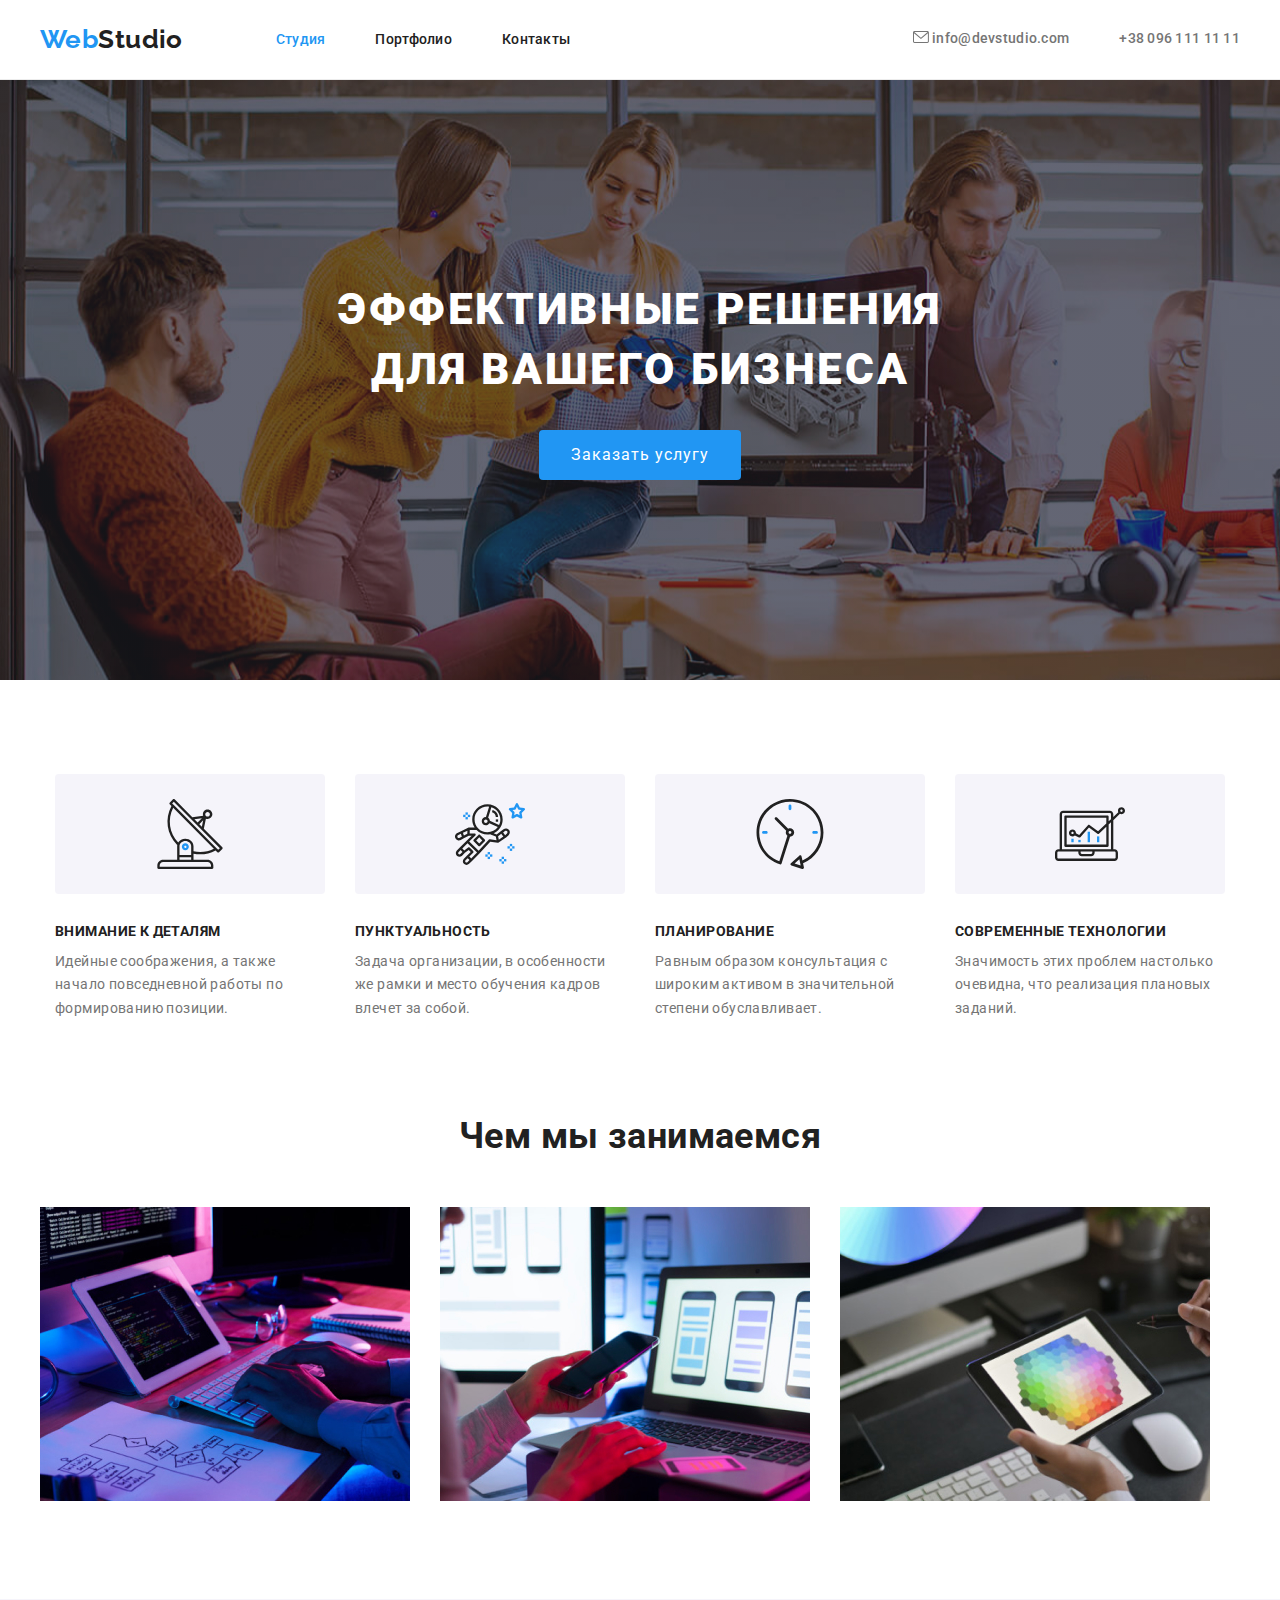
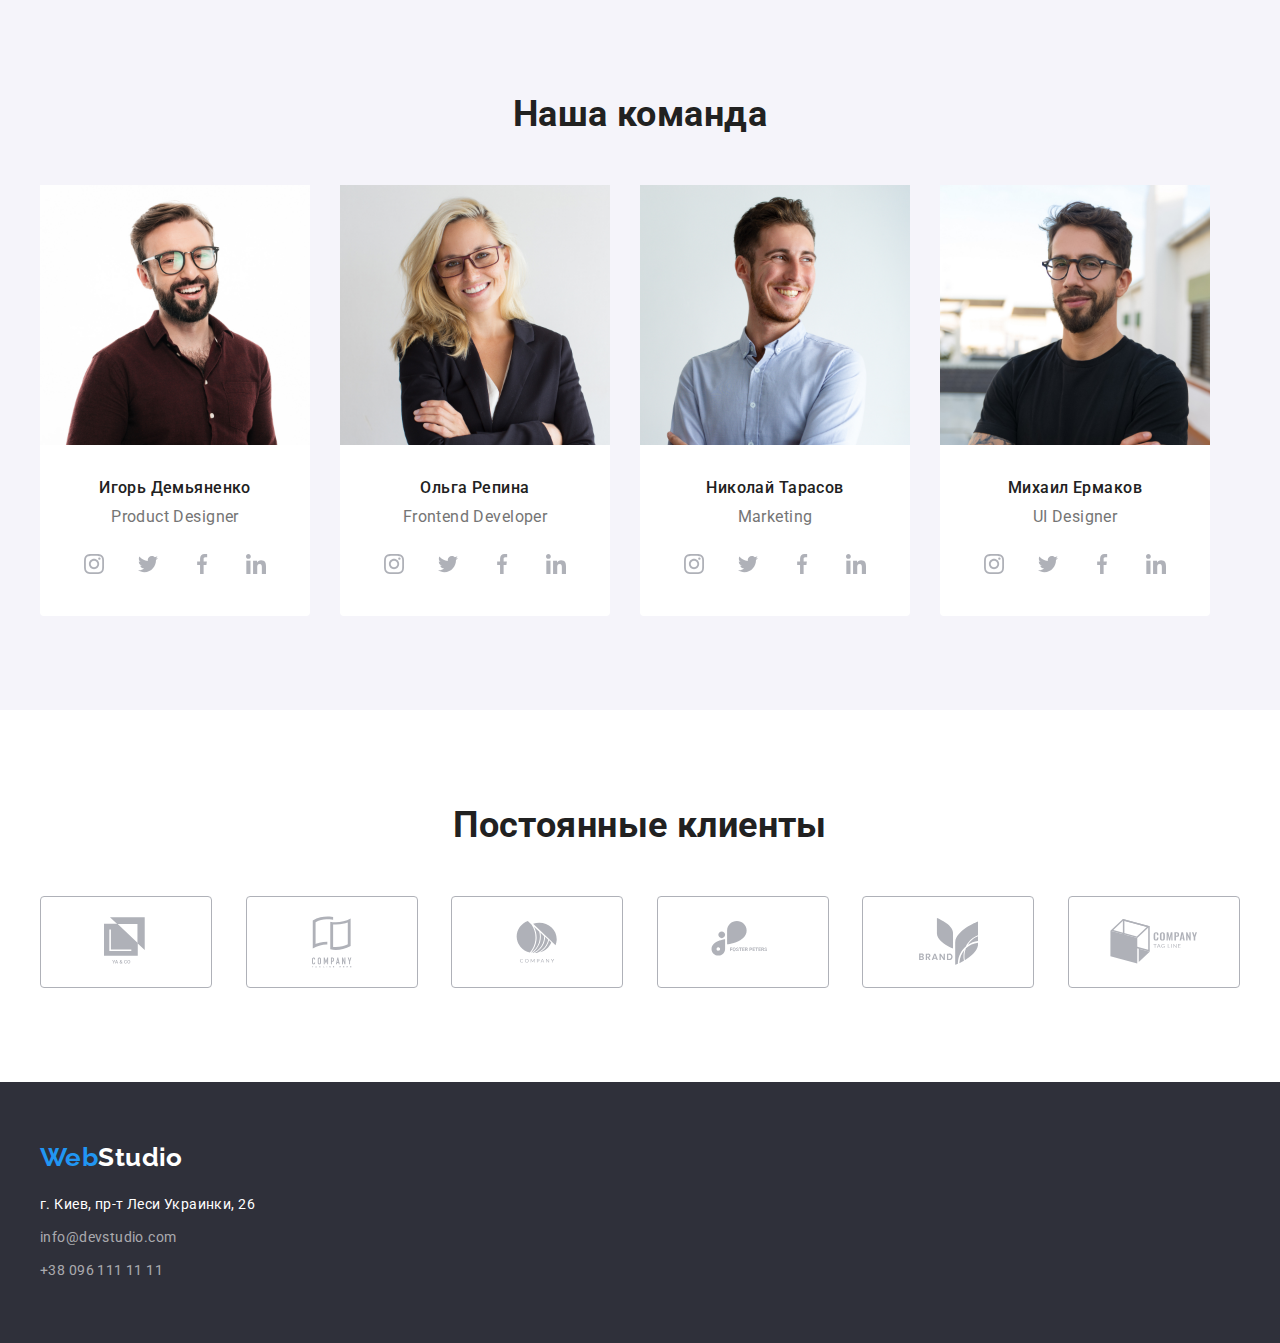
==== index.html @ 4439cd5a "пересоздан репозиторий" ====
<!DOCTYPE html>
<html lang="ru">
<head>
  <meta charset="UTF-8">
  <meta name="viewport" content="width=device-width, initial-scale=1.0">
  <title>Студия</title>
  <link href="https://fonts.googleapis.com/css2?family=Raleway:wght@700&family=Roboto:wght@400;500;700;900&display=swap" rel="stylesheet">

  <link rel="stylesheet" href="https://cdnjs.cloudflare.com/ajax/libs/modern-normalize/1.0.0/modern-normalize.min.css">
  <link rel="stylesheet" href="./css/styles.css">
  <link rel="stylesheet" href="./css/svg.css">
</head>
<body>
  <!-- ===================хедер================= -->
  <header class="header">
    <div class="nav container">  
      <nav class="site-nav">
        <a href="./index.html" lang="en" class="logo"><span class="accent">Web</span>Studio </a>
        <ul class="site-nav list">
          <li class="nav-item">
            <a href="./index.html" class="link current">Студия</a></li>
          <li class="nav-item">
            <a href="./portfolio.html" class="link">Портфолио</a></li>
          <li class="nav-item">
            <a href="#" class="link">Контакты</a></li>
        </ul>
      </nav>
        <ul class="contacts list">
          <li class="contacts-item">
            <a href="mailto:info@devstudio.com" class="header-adress link">
              <svg class="mail-icon">
                <use href="../images/icons/sprite.svg#envelope" ></use>
              </svg> 
              info@devstudio.com </a>
          </li>
          <li class="contacts-item">
            <a href="tel:+380961111111" class="header-adress link">
             +38 096 111 11 11 </a>
          </li>
        </ul>
    </div>    
  </header>
  <main>
    <!-- ===================Герой=======================-->
    <section class="hero">
      <div class="hero-wrapper container">
       <h1 class="hero-title">Эффективные решения для вашего бизнеса</h1>
       <a href=""><button type="button" class="button">Заказать услугу</button></a>
      </div>
    </section>
    
    <!--===================наши преимущества====================-->
    <section class="features section">
      <div class="container">
        <!-- <h2 class="section-title">Наши преимущества</h2> -->
        <ul class="features-list list">
          <li class="features-item antenna"><h3 class="title">Внимание к деталям</h3>
            <p class="text">Идейные соображения, а также начало повседневной работы по формированию позиции.</p>
          </li>
          <li class="features-item astronaut"><h3 class="title">Пунктуальность</h3>
            <p class="text">Задача организации, в особенности же рамки и место обучения кадров влечет за собой.</p>
          </li>
          <li class="features-item clock"><h3 class="title">Планирование</h3>
            <p class="text">Равным образом консультация с широким активом в значительной степени обуславливает.</p>
          </li>
          <li class="features-item diagram"><h3 class="title">Современные технологии</h3>
            <p class="text">Значимость этих проблем настолько очевидна, что реализация плановых заданий.</p>
          </li>
        </ul>
      </div>
    </section>

    <!--===================чем занимаемся==========================-->
    <section class="activities section">
      <div class="container">
      <h2 class="section-title">Чем мы занимаемся</h2>
          <ul class="activities-list list">
            <li class="activities-item">
              <a href="">
                <img src="./images/occupation1.jpg" alt="програмист работает за столом" width="370" height="294">
            </a>
          </li>
            <li>
              <a href="">
                <img src="./images/occupation2.jpg" alt="дизайнер разрабарывает приложение" width="370" height="294">
            </a>
          </li>
            <li>
              <a href="">
                <img src="./images/occupation3.jpg" alt="дизайнер выбирает цвет из палитры на планшете" width="370" height="294">
              </a>
            </li>
          </ul>
      </div>
    </section>

    <!--=============================команда========================-->
    <section class="section team">
      <div class=" container">
          <h2 class="section-title">Наша команда</h2>
          <ul class="employees list">
            <li class="employer-card">
              <img src="./images/employer1.jpg" alt="фото Игоря Демьяненко" width="270" height="260" class="employer-photo">
              <h3 class="title">Игорь Демьяненко</h3>
              <p lang="en" class="position">Product Designer</p>
                            <!-- ===========иконки соц сетей========== -->

              <ul class="socials list">
                <li class="social-item">
                  <a class="social-link link">
                    <svg class="social-icon">
                      <use href="../images/icons/sprite.svg#instagram"></use>
                    </svg>
                  </a>
                </li>
                <li class="social-item">
                  <a class="social-link link">
                    <svg class="social-icon">
                      <use href="../images/icons/sprite.svg#twitter"></use>
                    </svg>
                  </a>
                </li>
                <li class="social-item">
                  <a class="social-link link">
                    <svg class="social-icon">
                      <use href="../images/icons/sprite.svg#facebook"></use>
                      </svg>
                  </a>
                </li>
                <li class="social-item">
                  <a class="social-link link">
                    <svg class="social-icon">
                      <use href="../images/icons/sprite.svg#linkedin"></use>
                      </svg>
                  </a>
                </li>
              </ul>
            </li>
            <li class="employer-card">
                  <img src="./images/employer2.jpg" alt="фото Ольги Репиной" width="270" height="260" class="employer-photo">
                  <h3 class="title">Ольга Репина</h3>
                  <p lang="en" class="position">Frontend Developer</p>
                  <!-- ===========иконки соц сетей========== -->

                  <ul class="socials list">
                
                <li class="social-item">
                  <a class="social-link link">
                    <svg class="social-icon">
                      <use href="../images/icons/sprite.svg#instagram"></use>
                    </svg>
                  </a>
                </li>
                <li class="social-item">
                  <a class="social-link link">
                    <svg class="social-icon">
                      <use href="../images/icons/sprite.svg#twitter"></use>
                    </svg>
                  </a>
                </li>
                <li class="social-item">
                  <a class="social-link link">
                    <svg class="social-icon">
                      <use href="../images/icons/sprite.svg#facebook"></use>
                    </svg>
                  </a>
                </li>
                <li class="social-item">
                  <a class="social-link link">
                    <svg class="social-icon">
                      <use href="../images/icons/sprite.svg#linkedin"></use>
                      </svg>
                  </a>
                </li>
                 </ul>
            </li>
            <li class="employer-card">
              <img src="./images/employer3.jpg" alt=" фото Николая Тарасова" width="270" height="260" class="employer-photo">
              <h3 class="title">Николай Тарасов</h3>
              <p lang="en" class="position">Marketing</p>
                            <!-- ===========иконки соц сетей========== -->

              <ul class="socials list">
                <li class="social-item">
                  <a class="social-link link">
                    <svg class="social-icon">
                      <use href="../images/icons/sprite.svg#instagram"></use>
                    </svg>
                  </a>
                </li>
                <li class="social-item">
                  <a class="social-link link">
                    <svg class="social-icon">
                      <use href="../images/icons/sprite.svg#twitter"></use>
                    </svg>
                  </a>
                </li>
                <li class="social-item">
                  <a class="social-link link">
                    <svg class="social-icon">
                      <use href="../images/icons/sprite.svg#facebook"></use>
                    </svg>
                  </a>
                </li>
                <li class="social-item">
                  <a class="social-link link">
                    <svg class="social-icon">
                      <use href="../images/icons/sprite.svg#linkedin"></use>
                    </svg>
                  </a>
                </li>
              </ul>

            </li>
            <li class="employer-card">
              <img src="./images/employer4.jpg" alt="фото Михаила Ермакова" width="270" height="260" class="employer-photo">
              <h3 class="title">Михаил Ермаков</h3>
              <p lang="en" class="position">UI Designer</p>
                            <!-- ===========иконки соц сетей========== -->

              <ul class="socials list">
                <li class="social-item">
                  <a class="social-link link">
                    <svg class="social-icon">
                      <use href="../images/icons/sprite.svg#instagram"></use>
                    </svg>
                  </a>
                </li>
                <li class="social-item">
                  <a class="social-link link">
                    <svg class="social-icon">
                      <use href="../images/icons/sprite.svg#twitter"></use>
                    </svg>
                  </a>
                </li>
                <li class="social-item">
                  <a class="social-link link">
                    <svg class="social-icon">
                      <use href="../images/icons/sprite.svg#facebook"></use>
                    </svg>
                  </a>
                </li>
                <li class="social-item">
                  <a class="social-link link">
                    <svg class="social-icon">
                      <use href="../images/icons/sprite.svg#linkedin"></use>
                    </svg>
                  </a>
                </li>
              </ul>
            </li>
          </ul>
      </div>
    </section>

    <!-- =====================Постоянные клиенты====================-->
    <section class="section clients">
      <div class="container">
        <h2 class="section-title"> Постоянные клиенты</h2>
        <ul class="clients-list list">
          <li class="clients-item">
            <a href="" class="clients-link link">
              <svg class="clients-icon" height="50px" width="45px"> 
                  <use href="../images/icons/sprite.svg#logo-1"></use> 
              </svg>
            </a>
          </li>
          <li class="clients-item">
            <a href="" class="clients-link link">
              <svg class="clients-icon" height="52px" width="40px">
                  <use href="../images/icons/sprite.svg#logo-2"></use>
              </svg>
            </a>
          </li>
          <li class="clients-item">
            <a href="" class="clients-link link">
              <svg class="clients-icon" height="42px" width="42px">
                <use href="../images/icons/sprite.svg#logo-3"></use>
              </svg>
            </a>
          </li>
          <li class="clients-item">
            <a href="" class="clients-link link">
              <svg class="clients-icon" height="42px" width="80px">
                <use href="../images/icons/sprite.svg#logo-4"></use>
              </svg>
            </a>
          </li>
          <li class="clients-item">
            <a href="" class="clients-link link">
              <svg class="clients-icon" height="47px" width="59px">
                <use href="../images/icons/sprite.svg#logo-5"></use>
              </svg>
            </a>
          </li>
          <li class="clients-item">
            <a href="" class="clients-link link">
              <svg class="clients-icon" height="45" width="88px">
                <use href="../images/icons/sprite.svg#logo-6"></use>
              </svg>
            </a>
          </li>
        </ul>
      </div>
    </section>
  </main>

  <footer class="footer">
    <div class="container">
      <a href="./index.html" lang="en" class="logo footer-logo"><span class="accent">Web</span>Studio</a>
      <address class="address">
          <ul class="address-list list">
            <li class="address-item">г. Киев, пр-т Леси Украинки, 26</li>
            <li class="address-item"><a href="mailto:info@devstudio.com" class="link">info@devstudio.com</a></li>
            <li class="address-item"><a href="tel:+380961111111" class="link">+38 096 111 11 11 </a>
        </ul>
      </address>
    </div>
  </footer>  
</body>
</html>
---- css/styles.css ----
/* основные цвета */
/* основной цвет текста #212121; */
/* вторичный цвет текста #757575; */
/* акцент цвет  #2196f3; */
/* белый #ffffff */

/* цвет фона  #E5E5E5; */
/* цвет фона хедера #FFFFFF; */
/* цвет фона футера #2F303A; */

        /*цвет почта и телефон в футере  */
/* rgba(255, 255, 255, 0.6); */
/* цвет фона кнопки #F5F4FA */

:root{
        --primary-text-color:#757575;
        --title-text-color:#212121;
        --accent-color:#2196f3;
        --accent-white-color: #ffffff;
        --primary-bg-color: #ffffff;
        --team-bg-color:  #F5F4FA;
        --footer-bg-color: #2F303A;
        --button-color: #F5F4FA;
        --primary-font: Roboto, sans-serif;
        --secondary-font: Raleway, sans-serif;
}
*,
*::before,
*::after{
        margin: 0;
        padding: 0;
}

body {
        background-color: var(--primary-bg-color); 
        color: var(--primary-text-color);

        font-family: var(--primary-font);
        letter-spacing: 0.03em;
        font-size: 14px;
  }

.list{
        list-style: none;
        margin: 0px;
        padding: 0px;
}
.button {
        display: inline-block;
        border: 0px;
        border-radius: 4px;
        text-align: center;
}
.container {
        width: 1200px;
        /* outline: 2px solid red; */
        padding: 0 15px;
        margin: 0 auto;
        }
.section {
        padding-top: 94px;
        padding-bottom: 94px;
}

/*  =================Хедер===================== */
.logo{
        color: var(--title-text-color);  
        text-decoration: none;

        font-family: var(--secondary-font);
        font-weight: 700;
        font-size: 26px;
        line-height: 1.19;

        margin-right: 93px;
        
}

.logo .accent{
        color: var(--accent-color);
}

/* ===============навигация сайта==================  */
.nav.container {
        display: flex;
        justify-content: space-between;
        padding-top: 24px;
        padding-bottom: 24px;
}
.header {
        border-bottom: 1px solid #ECECEC;
}
.site-nav{
        display: flex;
        justify-content: space-between;
        align-items: center;
}
/* .site-nav.list{
        margin-top: 32px;
        margin-bottom: 32px;
} */
.contacts.list:last-child {
        margin-left: 50px;
}

.site-nav .link {
        color: var(--title-text-color);
}

.contacts.list {
        display: flex;
        align-items: center;
}        

.contacts .link{
        color: var(--primary-text-color);
}


.link:hover,
.link:focus {
        color: var(--accent-color);
}
.site-nav li+li {
        margin-left: 50px;
} 
.link {
        text-decoration: none;
        font-weight: 500;
        font-size: 14px;
        line-height: 1.14;
        letter-spacing: 0.02em;
}
.site-nav .link.current{
        color: var(--accent-color);
}
.header-adress {
        display: block;
}

/* /* .contacts-item {
        margin-top: 32px;
        margin-bottom: 32px;} */
.contacts li+li {
        margin-left: 50px;
}

/* =========================Герой =================*/
.hero {
        background-color: var(--footer-bg-color);
        margin: 0 auto;
        padding-top: 200px;
        padding-bottom: 200px;

        max-width: 1600px;
        background-image: linear-gradient(
                rgba(47, 48, 58, 0.4),
                rgba(47, 48, 58, 0.4)),        
        url(../images/background.jpg);
}
.hero-wrapper {

        display: flex;
        justify-content: center;
        flex-direction: column;
        align-items: center;
        
}
.hero-title {
        color: var(--accent-white-color);

        font-weight: 900;
        font-size: 44px;
        line-height: 1.36;
        letter-spacing: 0.06em;
        text-align: center;     
        text-transform: uppercase;

        width: 698px;
        margin-bottom: 30px;
}
.hero .button{
        color: var(--accent-white-color);
        background-color: var(--accent-color);

        font-family: inherit;
        text-decoration: none;
        letter-spacing: 0.06em;
        font-size: 16px;
        line-height: 1.875;

        padding: 10px 32px;
}
/* =====================секции================ */
/* .features,
.activities,
.employees{
        list-style: none;
} */
.features.section{
        padding-bottom: 0px;
}
.section-title{
        color: var(--title-text-color);

        font-weight: 700;
        font-size: 36px;
        line-height: 1.17;
        text-align: center;

        margin-top: 0px;
        margin-bottom: 50px;
        
}

/* =================Преимущества =================*/

.features .section-title{
        margin: 0;
}
.features-list .title{
        color: var(--title-text-color);

        font-weight: 700;
        font-size: 14px;
        line-height: 1.14;
        text-transform: uppercase;

        margin-top: 0px;
        margin-bottom: 10px;
}
.text {
        line-height: 1.71;
        margin: 0px;
}
/* .features {
        padding-top: 94px;
        padding-bottom: 94px; 
} */
.features-list{
        display: flex;
        justify-content: center;
}
.features-list li+li{
        margin-left: 30px;
}
.features-list li{
        max-width: 270px;
}
/* ====================чем мы занимаемся=============== */

.activities {
        padding-bottom: 94px;
}
.activities-list {
        display: flex;
}
.activities-list li+li {
margin-left: 30px;
}

/* ========================Команда==================== */

.team {
background-color: var(--team-bg-color);
/* padding-top: 94px;
padding-bottom: 94px;
*/
}

.team .employer-card {
        background-color: var(--primary-bg-color);
        border-radius: 0px 0px 4px 4px;

        padding-bottom: 30px;
        
}

.employer-photo {
        margin-bottom: 30px;

}

.employees .title{
        color: var(--title-text-color);

        font-weight: 500;
        font-size: 16px;
        line-height: 1.19;
        text-align: center;

        margin-top: 0px;
        margin-bottom: 10px;
}

.position {
        font-size: 16px;
        line-height: 1.19;
        margin-bottom: 16px;
        text-align: center;
}
.employees.list{
        display: flex;
}
.employees.list>li+li{
        margin-left: 30px;
}

/* =======================футер======================= */
.footer{
        background-color: var(--footer-bg-color);
        padding-bottom: 60px;
        padding-top: 60px;
}

.footer-logo {
        color: var(--accent-white-color);
        text-decoration: none;

        display: block;
        margin-bottom: 20px;
}
.footer-logo .accent {
        color: var(--accent-color)
}
.address-list {
        color: var(--accent-white-color);
        list-style: none;

        font-style: normal;
        font-size: 14px;
        line-height: 1.71;
        display: block;
}
.address .link {
color: rgba(255, 255, 255, 0.6);
text-decoration: none;

font-weight: 400;
font-size: 14px;
line-height: 1.71;
letter-spacing: 0.03em;
}

.address-list li+li {
        margin-top: 9px;
}

/* =============================Портфолио========================== */

/* =============================фильтры====================== */
/* .portfolio {
        padding-top: 94px;
        padding-bottom: 94px;
} */

.filter {
        margin-bottom: 50px;
        display: flex;
        justify-content: center;
}
.filter li+li{
        margin-left: 8px;
}

.filter .button {
        color: var(--title-text-color);
        background-color: var(--button-color);

        font-family: inherit;
        font-weight: 500;
        font-size: 16px;
        line-height: 1.6;

        padding: 6px 22px;
}

.filter .button:hover, 
.filter .button:focus{
        color:var(--accent-white-color) ;
        background-color: var(--accent-color);
}

/* ===================проэкты=========================== */

.projects {
        display: flex;
        flex-wrap: wrap;
}


.projects .project-link {
        text-decoration: none;
        color: var(--primary-text-color);
        display: block;
}
.project-img{
        display: block;
}

.projects .title {
        color: var(--title-text-color);

        font-weight: 700;
        font-size: 18px;
        line-height: 2;
        letter-spacing: 0.06em;
        
        margin-top: 0px;
        margin-bottom: 4px;
}

.projects .text{
        font-size: 16px;
        line-height: 1.9;

        /* margin-bottom: 20px; */
        
}

.projects-item {
background-color: var(--primary-bg-color);
max-width: 370px;
/* padding-bottom: 20px; */


display: flex;
justify-content: center;

}
.projects-text {
        padding: 20px 24px;
       
        border-right: 1px solid #EEEEEE;
        border-bottom: 1px solid #EEEEEE;
        border-left: 1px solid #EEEEEE;
}
.projects-item:not(:nth-child(3n)) {
        margin-right: 30px;
}
.projects-item:nth-last-child(-n + 3) {
        margin-bottom: 0px;
}
---- css/svg.css ----
*,
*::before,
*::after {
  margin: 0;
  padding: 0;
  box-sizing: inherit;
}


/* ===========хедер======= */
.mail-icon {
    width: 16px;
    height: 12px;
}




/* =================Преимущества====================== */

.features-item::before{
  content: "";
  display: block;

  width: 270px;
  height: 120px;
  
  margin-bottom: 30px;
  background-size: 70px 70px;
  background-position: center;
  background-repeat: no-repeat;
  background-color: #f5f4fa;
  border-radius: 4px;
   
}

.antenna::before{
    
  background-image: url(../images/icons/antenna.svg);
}

.astronaut::before{
  background-image: url(../images/icons/astronaut.svg);
}
.clock::before{
  background-image: url(../images/icons/clock.svg);
}
.diagram::before{
  background-image: url(../images/icons/diagram.svg);
}

/* ======================Наша команда=========================== */
.socials{
  display: flex;
  justify-content: center;
}
.social-item:not(:last-child) {
  margin-right: 10px;
}

.social-link {
  justify-content: center;
  align-items: center;
  display: flex;

  width: 44px;
  height: 44px;
  border-radius: 50%;

background-size: cover;
  background-color: var(--primary-bg-color)

}
.social-icon {
  width: 20px;
  height: 20px;
  /* fill: #afb1b8; */
}
.social-link:hover {
  background-color: var(--accent-color);
}

.social-link:hover .social-icon{
  --color4: #ffffff;
}

/* ===============================Клиенты===================== */


.clients-list {
display: flex;
align-items: center;
justify-content: space-between;
}

.clients-item {
  display: flex;
  justify-content: center;
  align-items: center;
  }
.clients-iteam:not(:last-child){
  margin-right: 30px;
}


.clients-link{
    display: flex;
    width: 170px;
    height: 90px;
    text-decoration: none;
    justify-content: center;
    align-items: center;
    border: 1px solid #AFB1B8;
    border-radius: 4px;
    fill: #AFB1B8; 
}
.clients-icon{
  /* display: block; */
}
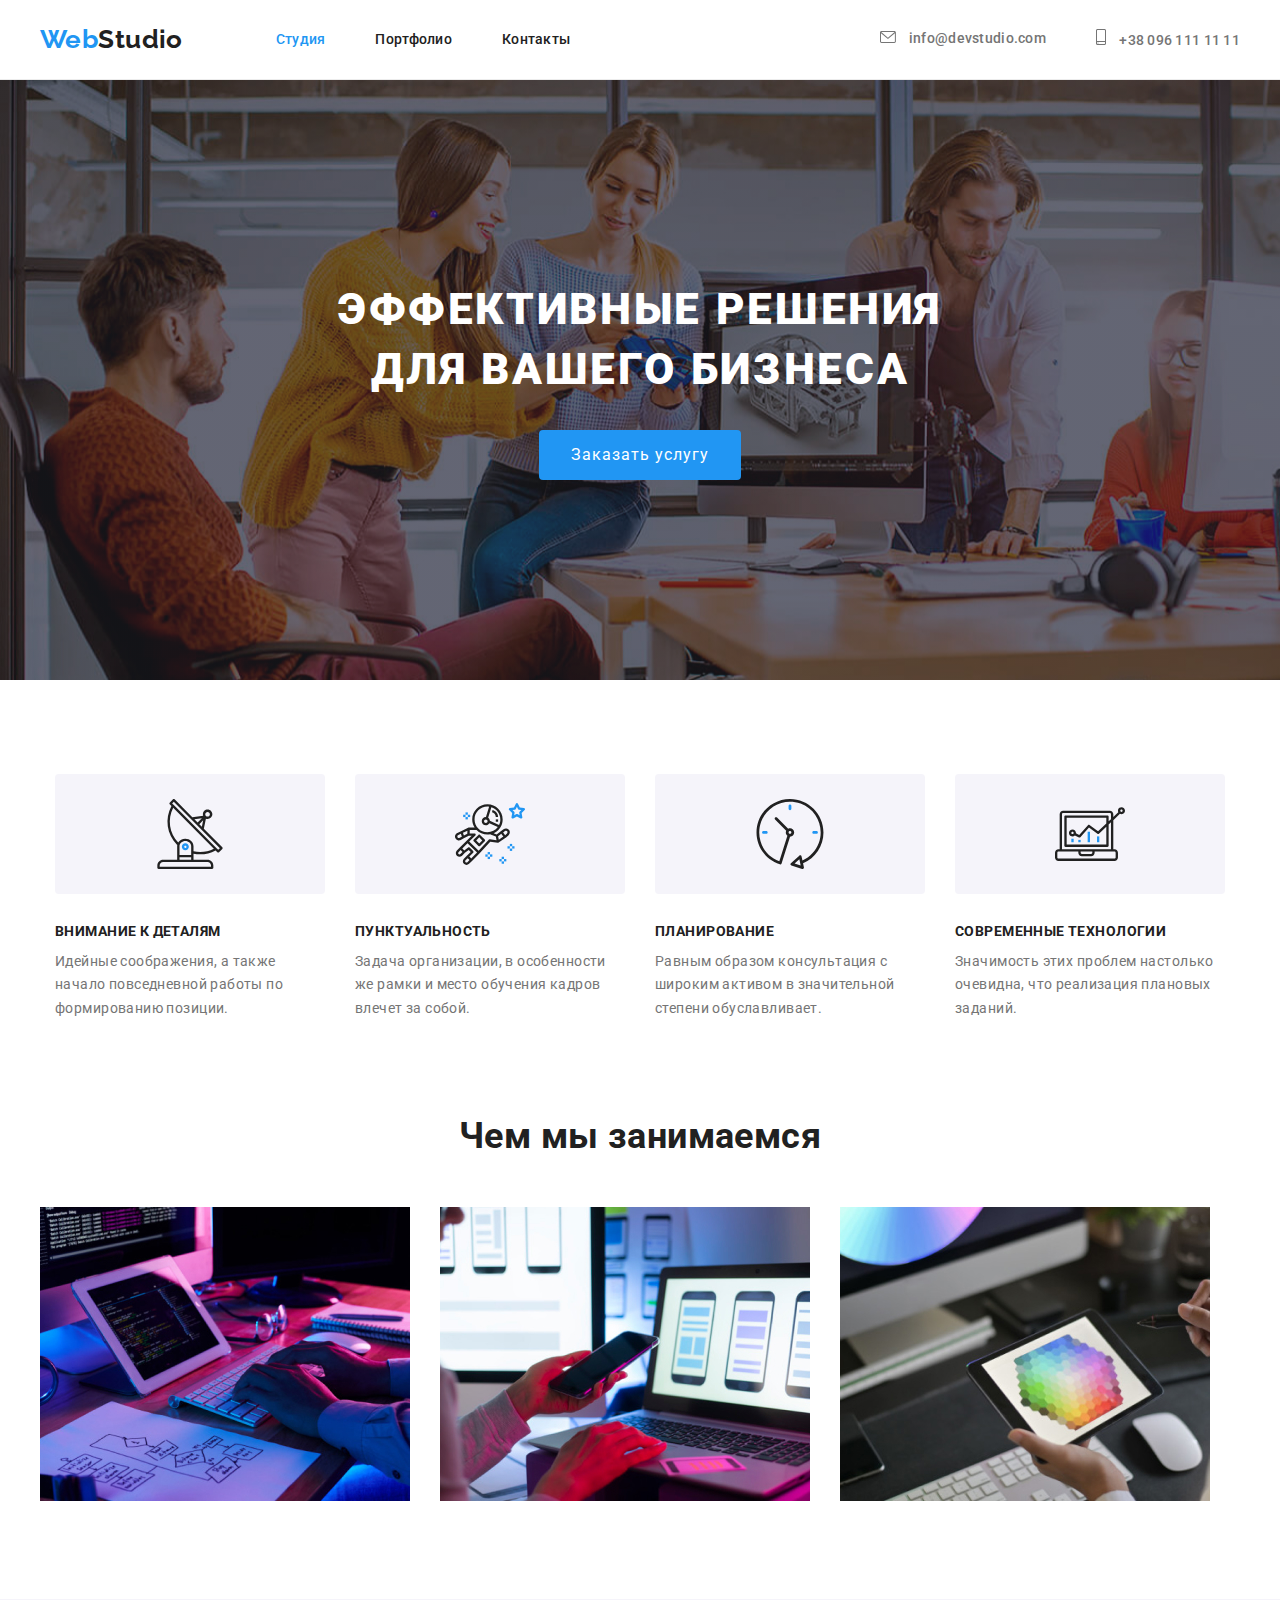
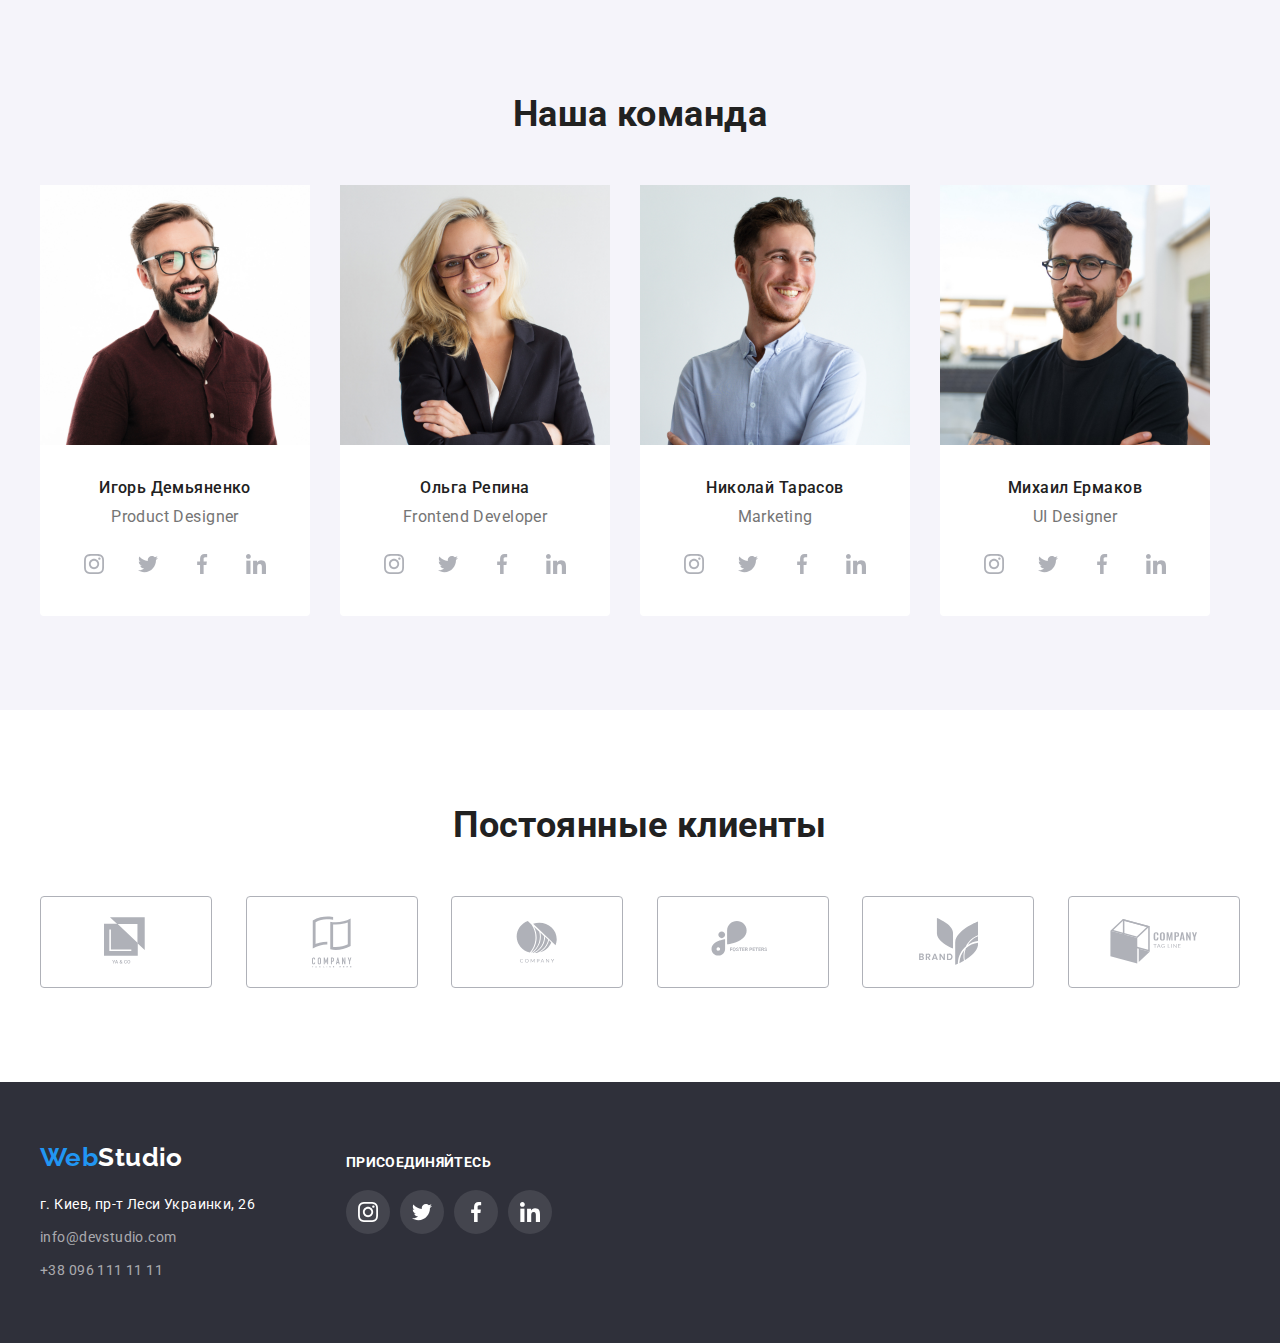
==== commit f1893330: "Изменения" ====
--- a/index.html
+++ b/index.html
@@ -28,13 +28,16 @@
         <ul class="contacts list">
           <li class="contacts-item">
             <a href="mailto:info@devstudio.com" class="header-adress link">
-              <svg class="mail-icon">
-                <use href="../images/icons/sprite.svg#envelope" ></use>
+              <svg class="mail-icon header-contacts-icon">
+                <use href="../images/icons/sprite.svg#envelope"></use>
               </svg> 
               info@devstudio.com </a>
           </li>
           <li class="contacts-item">
             <a href="tel:+380961111111" class="header-adress link">
+              <svg class="tel-icon header-contacts-icon">
+                <use href="../images/icons/sprite.svg#smartphone"></use>
+              </svg>
              +38 096 111 11 11 </a>
           </li>
         </ul>
@@ -304,17 +307,53 @@
       </div>
     </section>
   </main>
+<!-- ==========================футер======================= -->
 
   <footer class="footer">
     <div class="container">
-      <a href="./index.html" lang="en" class="logo footer-logo"><span class="accent">Web</span>Studio</a>
-      <address class="address">
-          <ul class="address-list list">
-            <li class="address-item">г. Киев, пр-т Леси Украинки, 26</li>
-            <li class="address-item"><a href="mailto:info@devstudio.com" class="link">info@devstudio.com</a></li>
-            <li class="address-item"><a href="tel:+380961111111" class="link">+38 096 111 11 11 </a>
-        </ul>
-      </address>
+          <div class="footer-adress">
+            <a href="./index.html" lang="en" class="logo footer-logo"><span class="accent">Web</span>Studio</a>
+            <address class="address">
+                <ul class="address-list list">
+                <li class="address-item">г. Киев, пр-т Леси Украинки, 26</li>
+                  <li class="address-item"><a href="mailto:info@devstudio.com" class="link">info@devstudio.com</a></li>
+                  <li class="address-item"><a href="tel:+380961111111" class="link">+38 096 111 11 11 </a>
+              </ul>
+            </address>
+          </div>
+        <div class="socials-footer">
+          <h3 class="socials-title">Присоединяйтесь</h3>
+          <ul class="socials list">
+            <li class="social-item">
+              <a href="" class="social-link link">
+                <svg class="social-icon">
+                  <use href="./images/icons/sprite.svg#instagram"></use>
+                </svg>
+              </a>
+            </li>
+            <li class="social-item">
+              <a href="" class="social-link link">
+                <svg class="social-icon">
+                  <use href="./images/icons/sprite.svg#twitter"></use>
+                </svg>
+              </a>
+            </li>
+            <li class="social-item">
+              <a href="" class="social-link link">
+                <svg class="social-icon">
+                  <use href="./images/icons/sprite.svg#facebook"></use>
+                </svg>
+              </a>
+            </li>
+            <li class="social-item">
+              <a href="" class="social-link link">
+                <svg class="social-icon">
+                  <use href="./images/icons/sprite.svg#linkedin"></use>
+                </svg>
+              </a>
+            </li>
+          </ul>
+        </div>
     </div>
   </footer>  
 </body>
--- a/css/styles.css
+++ b/css/styles.css
@@ -50,6 +50,8 @@
         border: 0px;
         border-radius: 4px;
         text-align: center;
+        cursor: pointer;
+
 }
 .container {
         width: 1200px;
@@ -157,6 +159,7 @@
                 rgba(47, 48, 58, 0.4),
                 rgba(47, 48, 58, 0.4)),        
         url(../images/background.jpg);
+        background-size: cover;
 }
 .hero-wrapper {
 
@@ -307,11 +310,17 @@
 }
 
 /* =======================футер======================= */
+.footer .container {
+        display: flex;
+}
 .footer{
         background-color: var(--footer-bg-color);
         padding-bottom: 60px;
         padding-top: 60px;
 }
+.footer-adress {
+        margin-right: 70px;
+}
 
 .footer-logo {
         color: var(--accent-white-color);
@@ -344,6 +353,23 @@
 
 .address-list li+li {
         margin-top: 9px;
+}
+.socials-footer{
+        margin-top: 12px;
+}
+.socials-title {
+        margin-bottom: 20px;
+        font-weight: bold;
+        font-size: 14px;
+        line-height: 1.143;
+        letter-spacing: 0.03em;
+        text-transform: uppercase;
+        color: #ffffff;
+}
+.socials-footer .social-link{
+        --color4: #ffffff;      
+        background-color: rgba(255, 255, 255, 0.1);
+
 }
 
 /* =============================Портфолио========================== */
@@ -423,10 +449,12 @@
 max-width: 370px;
 /* padding-bottom: 20px; */
 
-
 display: flex;
 justify-content: center;
 
+}
+.projects-item:hover {
+        box-shadow: 0px 1px 1px rgba(0, 0, 0, 0.12), 0px 4px 4px rgba(0, 0, 0, 0.06), 1px 4px 6px rgba(0, 0, 0, 0.16);
 }
 .projects-text {
         padding: 20px 24px;
--- a/css/svg.css
+++ b/css/svg.css
@@ -8,11 +8,20 @@
 
 
 /* ===========хедер======= */
+.header-contacts-icon {
+  margin-right: 10px;
+}
+.header-adress:hover .header-contacts-icon {
+  --color3: #2196f3;
+}
 .mail-icon {
     width: 16px;
     height: 12px;
 }
-
+ .tel-icon{
+   width: 10px;
+   height: 16px;
+ }
 
 
 
@@ -107,13 +116,21 @@
     display: flex;
     width: 170px;
     height: 90px;
-    text-decoration: none;
+
     justify-content: center;
     align-items: center;
-    border: 1px solid #AFB1B8;
+    border: 1px solid;
+    border-color: #AFB1B8;
     border-radius: 4px;
     fill: #AFB1B8; 
 }
-.clients-icon{
-  /* display: block; */
-}+.clients-link:hover {
+border-color: var(--accent-color);
+}
+/* .clients-icon{
+   display: block;
+ } */
+ .clients-link:hover .clients-icon{
+   --color4: #2196f3;
+   box-shadow:  drop-shadow(0px 4px 4px 0px rgba(0, 0, 0, 0.25)), drop-shadow(0px 4px 4px 0px rgba(0, 0, 0, 0.25));
+ }
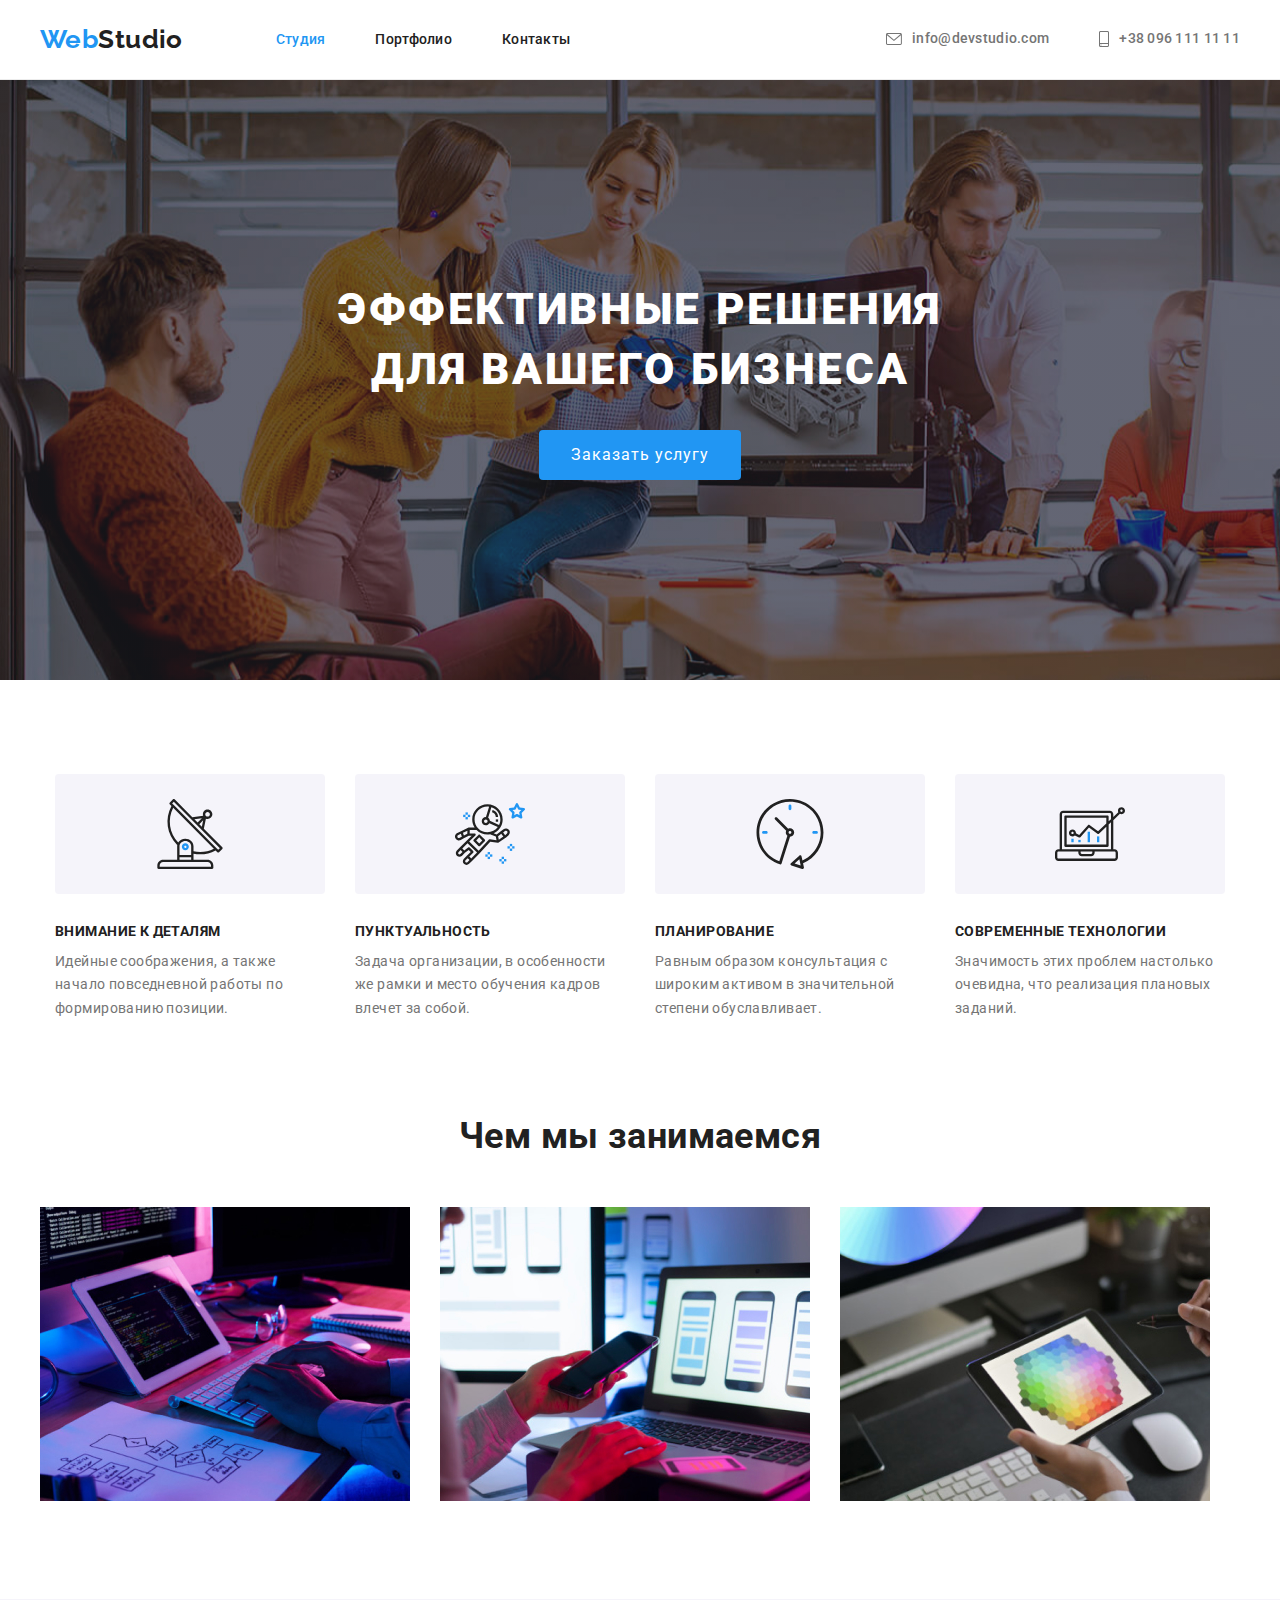
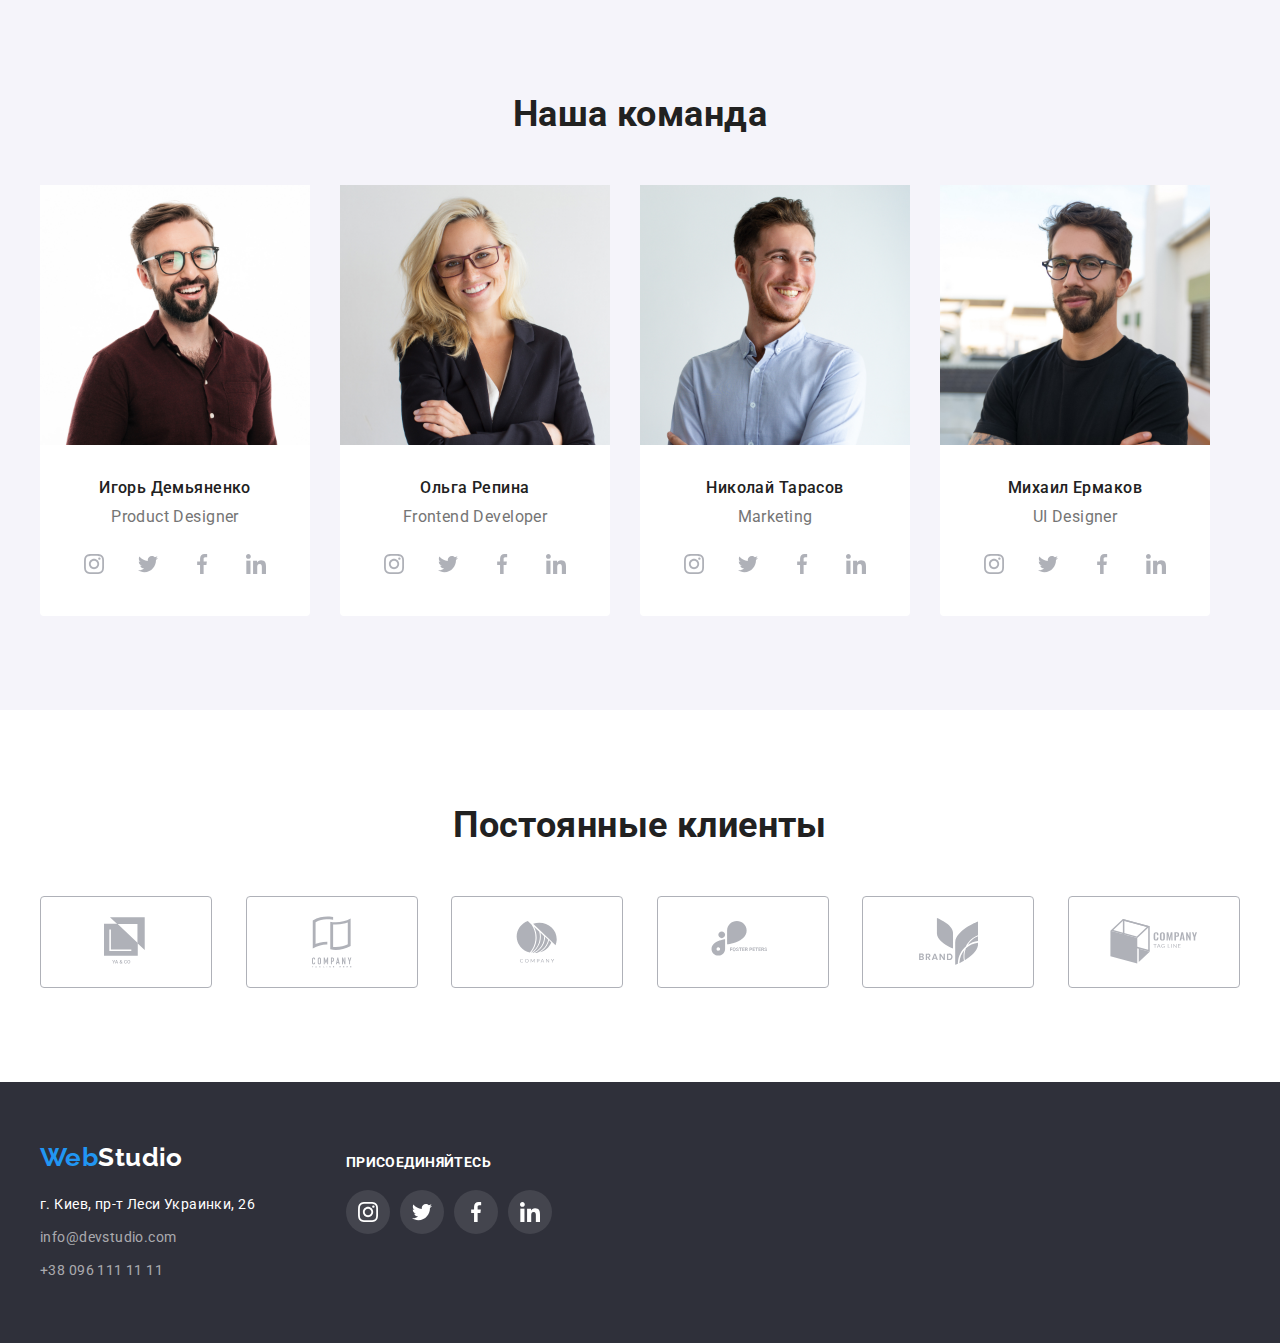
==== commit ec57cc81: "пофиксил адрес к спрайту" ====
--- a/index.html
+++ b/index.html
@@ -29,14 +29,14 @@
           <li class="contacts-item">
             <a href="mailto:info@devstudio.com" class="header-adress link">
               <svg class="mail-icon header-contacts-icon">
-                <use href="../images/icons/sprite.svg#envelope"></use>
+                <use href="./images/icons/sprite.svg#envelope"></use>
               </svg> 
               info@devstudio.com </a>
           </li>
           <li class="contacts-item">
             <a href="tel:+380961111111" class="header-adress link">
               <svg class="tel-icon header-contacts-icon">
-                <use href="../images/icons/sprite.svg#smartphone"></use>
+                <use href="./images/icons/sprite.svg#smartphone"></use>
               </svg>
              +38 096 111 11 11 </a>
           </li>
@@ -112,28 +112,28 @@
                 <li class="social-item">
                   <a class="social-link link">
                     <svg class="social-icon">
-                      <use href="../images/icons/sprite.svg#instagram"></use>
-                    </svg>
-                  </a>
-                </li>
-                <li class="social-item">
-                  <a class="social-link link">
-                    <svg class="social-icon">
-                      <use href="../images/icons/sprite.svg#twitter"></use>
-                    </svg>
-                  </a>
-                </li>
-                <li class="social-item">
-                  <a class="social-link link">
-                    <svg class="social-icon">
-                      <use href="../images/icons/sprite.svg#facebook"></use>
+                      <use href="./images/icons/sprite.svg#instagram"></use>
+                    </svg>
+                  </a>
+                </li>
+                <li class="social-item">
+                  <a class="social-link link">
+                    <svg class="social-icon">
+                      <use href="./images/icons/sprite.svg#twitter"></use>
+                    </svg>
+                  </a>
+                </li>
+                <li class="social-item">
+                  <a class="social-link link">
+                    <svg class="social-icon">
+                      <use href="./images/icons/sprite.svg#facebook"></use>
                       </svg>
                   </a>
                 </li>
                 <li class="social-item">
                   <a class="social-link link">
                     <svg class="social-icon">
-                      <use href="../images/icons/sprite.svg#linkedin"></use>
+                      <use href="./images/icons/sprite.svg#linkedin"></use>
                       </svg>
                   </a>
                 </li>
@@ -150,28 +150,28 @@
                 <li class="social-item">
                   <a class="social-link link">
                     <svg class="social-icon">
-                      <use href="../images/icons/sprite.svg#instagram"></use>
-                    </svg>
-                  </a>
-                </li>
-                <li class="social-item">
-                  <a class="social-link link">
-                    <svg class="social-icon">
-                      <use href="../images/icons/sprite.svg#twitter"></use>
-                    </svg>
-                  </a>
-                </li>
-                <li class="social-item">
-                  <a class="social-link link">
-                    <svg class="social-icon">
-                      <use href="../images/icons/sprite.svg#facebook"></use>
-                    </svg>
-                  </a>
-                </li>
-                <li class="social-item">
-                  <a class="social-link link">
-                    <svg class="social-icon">
-                      <use href="../images/icons/sprite.svg#linkedin"></use>
+                      <use href="./images/icons/sprite.svg#instagram"></use>
+                    </svg>
+                  </a>
+                </li>
+                <li class="social-item">
+                  <a class="social-link link">
+                    <svg class="social-icon">
+                      <use href="./images/icons/sprite.svg#twitter"></use>
+                    </svg>
+                  </a>
+                </li>
+                <li class="social-item">
+                  <a class="social-link link">
+                    <svg class="social-icon">
+                      <use href="./images/icons/sprite.svg#facebook"></use>
+                    </svg>
+                  </a>
+                </li>
+                <li class="social-item">
+                  <a class="social-link link">
+                    <svg class="social-icon">
+                      <use href="./images/icons/sprite.svg#linkedin"></use>
                       </svg>
                   </a>
                 </li>
@@ -187,28 +187,28 @@
                 <li class="social-item">
                   <a class="social-link link">
                     <svg class="social-icon">
-                      <use href="../images/icons/sprite.svg#instagram"></use>
-                    </svg>
-                  </a>
-                </li>
-                <li class="social-item">
-                  <a class="social-link link">
-                    <svg class="social-icon">
-                      <use href="../images/icons/sprite.svg#twitter"></use>
-                    </svg>
-                  </a>
-                </li>
-                <li class="social-item">
-                  <a class="social-link link">
-                    <svg class="social-icon">
-                      <use href="../images/icons/sprite.svg#facebook"></use>
-                    </svg>
-                  </a>
-                </li>
-                <li class="social-item">
-                  <a class="social-link link">
-                    <svg class="social-icon">
-                      <use href="../images/icons/sprite.svg#linkedin"></use>
+                      <use href="./images/icons/sprite.svg#instagram"></use>
+                    </svg>
+                  </a>
+                </li>
+                <li class="social-item">
+                  <a class="social-link link">
+                    <svg class="social-icon">
+                      <use href="./images/icons/sprite.svg#twitter"></use>
+                    </svg>
+                  </a>
+                </li>
+                <li class="social-item">
+                  <a class="social-link link">
+                    <svg class="social-icon">
+                      <use href="./images/icons/sprite.svg#facebook"></use>
+                    </svg>
+                  </a>
+                </li>
+                <li class="social-item">
+                  <a class="social-link link">
+                    <svg class="social-icon">
+                      <use href="./images/icons/sprite.svg#linkedin"></use>
                     </svg>
                   </a>
                 </li>
@@ -225,28 +225,28 @@
                 <li class="social-item">
                   <a class="social-link link">
                     <svg class="social-icon">
-                      <use href="../images/icons/sprite.svg#instagram"></use>
-                    </svg>
-                  </a>
-                </li>
-                <li class="social-item">
-                  <a class="social-link link">
-                    <svg class="social-icon">
-                      <use href="../images/icons/sprite.svg#twitter"></use>
-                    </svg>
-                  </a>
-                </li>
-                <li class="social-item">
-                  <a class="social-link link">
-                    <svg class="social-icon">
-                      <use href="../images/icons/sprite.svg#facebook"></use>
-                    </svg>
-                  </a>
-                </li>
-                <li class="social-item">
-                  <a class="social-link link">
-                    <svg class="social-icon">
-                      <use href="../images/icons/sprite.svg#linkedin"></use>
+                      <use href="./images/icons/sprite.svg#instagram"></use>
+                    </svg>
+                  </a>
+                </li>
+                <li class="social-item">
+                  <a class="social-link link">
+                    <svg class="social-icon">
+                      <use href="./images/icons/sprite.svg#twitter"></use>
+                    </svg>
+                  </a>
+                </li>
+                <li class="social-item">
+                  <a class="social-link link">
+                    <svg class="social-icon">
+                      <use href="./images/icons/sprite.svg#facebook"></use>
+                    </svg>
+                  </a>
+                </li>
+                <li class="social-item">
+                  <a class="social-link link">
+                    <svg class="social-icon">
+                      <use href="./images/icons/sprite.svg#linkedin"></use>
                     </svg>
                   </a>
                 </li>
@@ -264,42 +264,42 @@
           <li class="clients-item">
             <a href="" class="clients-link link">
               <svg class="clients-icon" height="50px" width="45px"> 
-                  <use href="../images/icons/sprite.svg#logo-1"></use> 
+                  <use href="./images/icons/sprite.svg#logo-1"></use> 
               </svg>
             </a>
           </li>
           <li class="clients-item">
             <a href="" class="clients-link link">
               <svg class="clients-icon" height="52px" width="40px">
-                  <use href="../images/icons/sprite.svg#logo-2"></use>
+                  <use href="./images/icons/sprite.svg#logo-2"></use>
               </svg>
             </a>
           </li>
           <li class="clients-item">
             <a href="" class="clients-link link">
               <svg class="clients-icon" height="42px" width="42px">
-                <use href="../images/icons/sprite.svg#logo-3"></use>
+                <use href="./images/icons/sprite.svg#logo-3"></use>
               </svg>
             </a>
           </li>
           <li class="clients-item">
             <a href="" class="clients-link link">
               <svg class="clients-icon" height="42px" width="80px">
-                <use href="../images/icons/sprite.svg#logo-4"></use>
+                <use href="./images/icons/sprite.svg#logo-4"></use>
               </svg>
             </a>
           </li>
           <li class="clients-item">
             <a href="" class="clients-link link">
               <svg class="clients-icon" height="47px" width="59px">
-                <use href="../images/icons/sprite.svg#logo-5"></use>
+                <use href="./images/icons/sprite.svg#logo-5"></use>
               </svg>
             </a>
           </li>
           <li class="clients-item">
             <a href="" class="clients-link link">
               <svg class="clients-icon" height="45" width="88px">
-                <use href="../images/icons/sprite.svg#logo-6"></use>
+                <use href="./images/icons/sprite.svg#logo-6"></use>
               </svg>
             </a>
           </li>
--- a/css/svg.css
+++ b/css/svg.css
@@ -22,7 +22,10 @@
    width: 10px;
    height: 16px;
  }
-
+ .header-adress {
+   display: flex;
+   align-items: center;
+ }
 
 
 /* =================Преимущества====================== */
